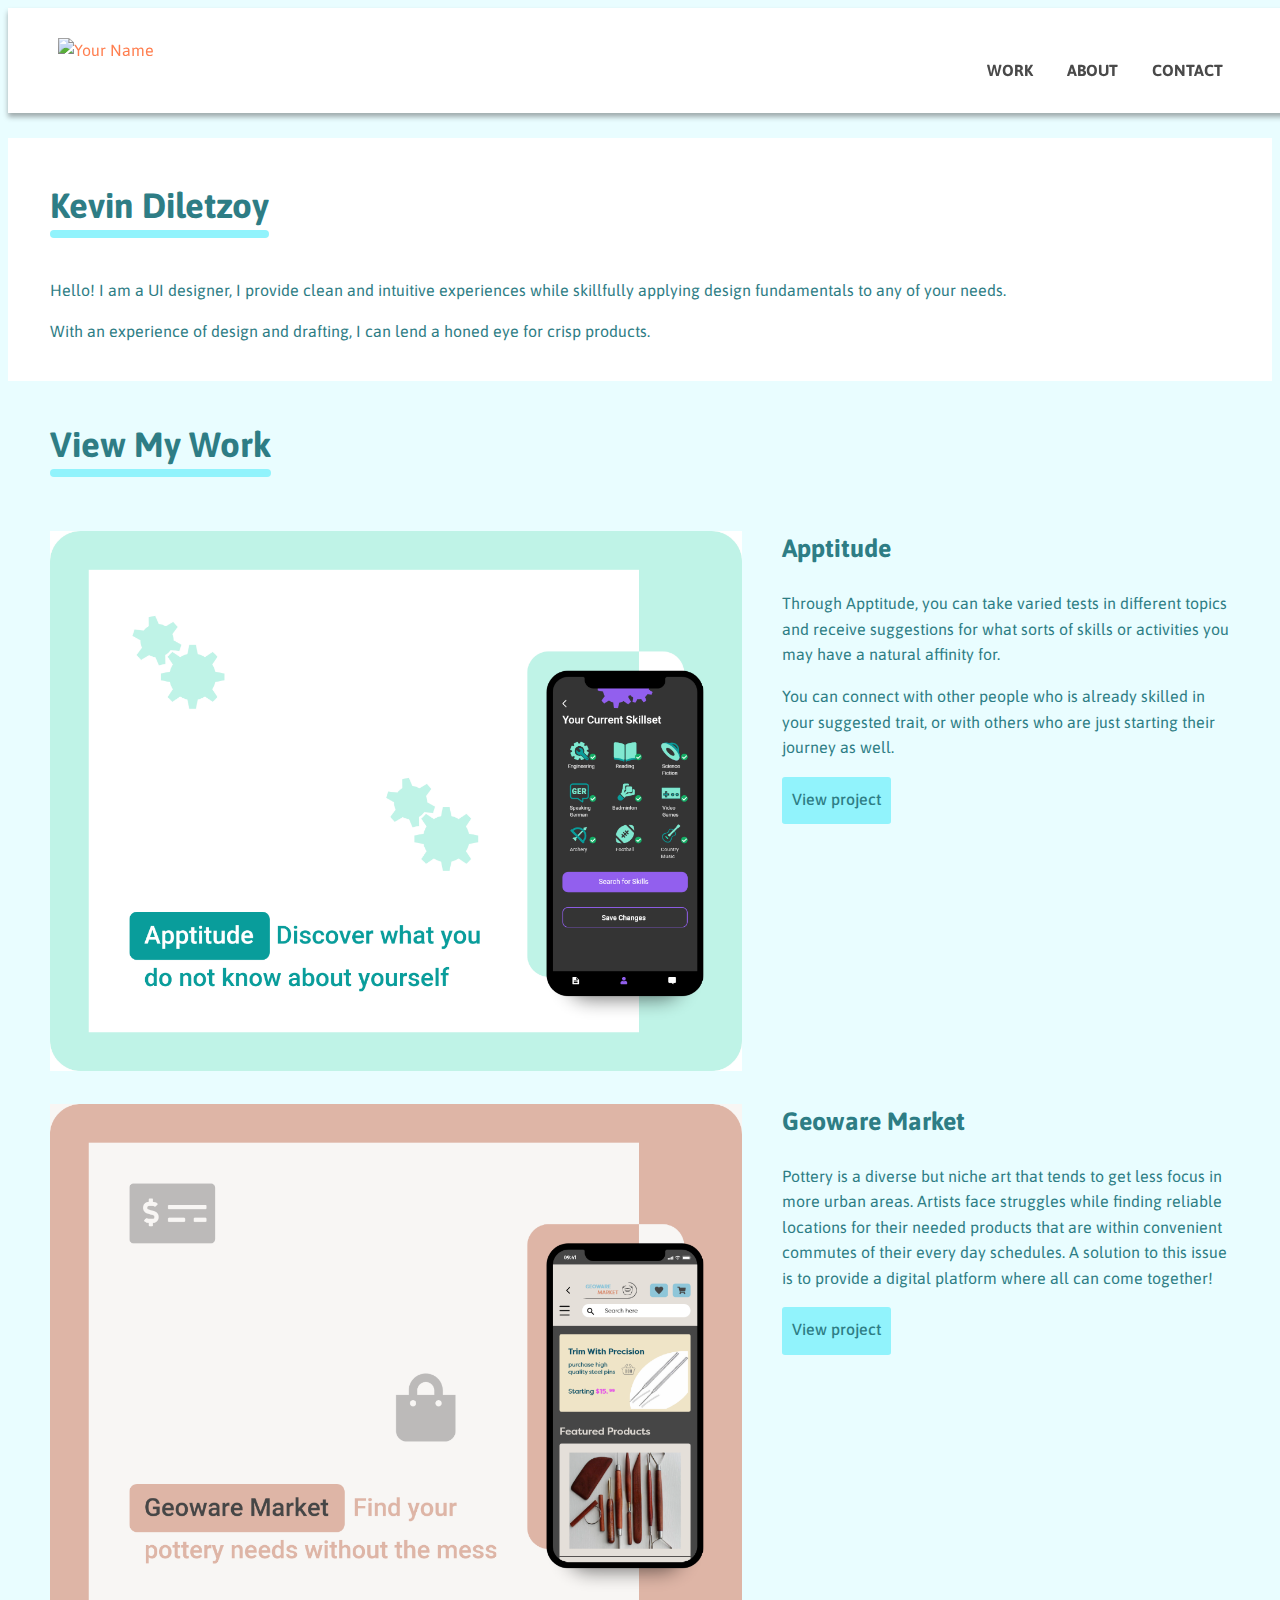
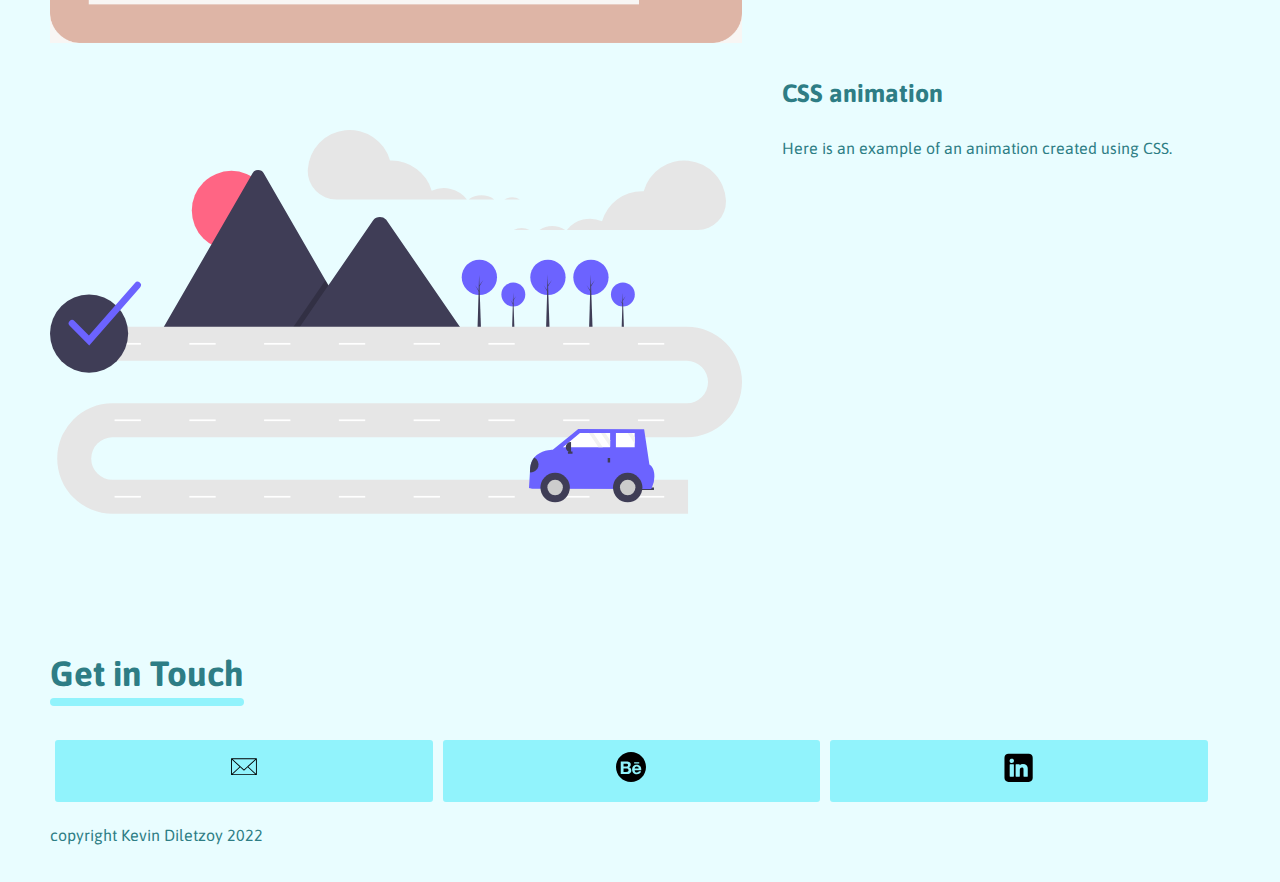
==== index.html @ e322812e "Update index.html" ====
<!DOCTYPE HTML>
<html>

<head>
  <link rel="preconnect" href="https://fonts.googleapis.com">
  <link rel="preconnect" href="https://fonts.gstatic.com" crossorigin>
  <link href="https://fonts.googleapis.com/css2?family=Asap:wght@400;500;700&display=swap" rel="stylesheet">
  <meta name="viewport" content="width=device-width, initial-scale=1">
  <meta http-equiv="Content-Type" content="text/html;     charset=utf-8">
  <meta name="author" content="Kevin D">
  <meta name="description" content="Kevin D UI Designer Edmonton Alberta">
  <title>Kevin Diletzoy UX/UI Designer Edmonton, Alberta</title>
  <link rel="stylesheet" type="text/css" href="https://cdnjs.cloudflare.com/ajax/libs/normalize/8.0.1/normalize.min.css">
  <link rel="stylesheet" type="text/css" href="css/style.css">
  <script src="https://kit.fontawesome.com/8734367f27.js" crossorigin="anonymous"></script>
</head>

<body>
  <header>
    <div class="white-background">
      <div class="container">
        <div class="navtoggle" id="myNavtoggle">

          <a href="index.html"><img class="logo" src="img/svg/logo.svg" alt="Your Name"></a>

          <nav>
            <ul>
              <li><a href="index.html">Work</a></li>
              <li><a href="about.html">About</a></li>
              <li><a href="#contact">Contact</a></li>
              <li><a href="javascript:void(0);" class="icon" onclick="menuToggle()"><i class="fas fa-bars"></i></a></li>

            </ul>
          </nav>
        </div>
      </div>
    </div>
  </header>

  <main>
    <div class="white-background" id="work">
      <div id="hero">
        <div class="container">
          <h1>
            Kevin
            <span>Diletzoy</span>
            <div class="rectangle"></div>
          </h1>
          <p>Hello! I am a UI designer, I provide clean and intuitive experiences while skillfully applying design fundamentals to any of your needs.</p>
          <p>With an experience of design and drafting, I can lend a honed eye for crisp products.</p>
        </div>
      </div>
    </div>

    <div class="container">

      <div>
        <h2>
          View My Work
          <div class="rectangle"></div>
        </h2>
        <div class="row">
          <div>
            <div class="col-md-6 col-md-7">
              <picture>
                <source srcset="img/homepage/apptitude-small.png" media="(max-width:767px)">
                <img src="img/homepage/apptitude-large.png" alt="Apptitude App Thumbnail">
              </picture>
            </div>
            <div class="col-md-6 col-md-5">
              <h3>Apptitude</h3>
              <p>Through Apptitude, you can take varied tests in different topics and receive suggestions for what sorts of skills or activities you may have a natural affinity for.
              </p>
              <p>You can connect with other people who is already skilled in your suggested trait, or with others who are just starting their journey as well.
              </p>
              <a href="apptitude.html" class="button">View project</a>
            </div>
          </div>
        </div>
      </div>
      <div>
        <div class="row">
          <div>
            <div class="col-md-6 col-md-7">
              <picture>
                <source srcset="img/homepage/geowaremarket-small.png" media="(max-width:767px)">
                <img src="img/homepage/geowaremarket-large.png" alt="Geoware market thumbnail">
              </picture>
            </div>
            <div class="col-md-6 col-md-5">
              <h3>Geoware Market</h3>
              <p>Pottery is a diverse but niche art that tends to get less focus in more urban areas. Artists face struggles while finding reliable locations for their needed products that are within convenient commutes of their every day schedules.
                A solution to this issue is to provide a digital platform where all can come together!
              </p>
              <a href="#" class="button">View project</a>
            </div>
          </div>
        </div>
      </div>
      <div>
        <div class="row">
          <div>
            <div class="col-md-6 col-md-7">
              <div class="mountains">
                <picture>





                  <svg id=svg xmlns="http://www.w3.org/2000/svg" width="886.352" height="491.637" viewBox="0 0 886.352 491.637">
                    <g id="mountain" transform="translate(0 0.005)">
                      <circle class="sun" id="Ellipse_637" data-name="Ellipse 637" cx="50.763" cy="50.763" r="50.763" transform="translate(181.633 52.483)" fill="#ff6584" />
                      <path id="Path_197" data-name="Path 197" d="M548.406,463.863H299.38a5.08,5.08,0,0,1-.931-.074L416.227,259.78a8.246,8.246,0,0,1,14.355,0l79.044,136.906,3.787,6.551Z" transform="translate(-156.824 -204.184)" fill="#3f3d56" />
                      <path id="Path_198" data-name="Path 198" d="M391.582,259.678H306.558L348.3,199.052l3-4.367,1.5-2.183,3.787,6.55Z" opacity="0.2" />
                      <path id="Path_199" data-name="Path 199" d="M687.063,463.863H471.675l41.738-60.626,3-4.367L570.8,319.863c3.566-5.178,12.144-5.5,16.336-.977a9.828,9.828,0,0,1,.783.977Z" transform="translate(-156.824 -204.184)" fill="#3f3d56" />
                      <circle id="Ellipse_638" data-name="Ellipse 638" cx="15.297" cy="15.297" r="15.297" transform="translate(578.167 195.523)" fill="#6c63ff" />
                      <path id="Path_200" data-name="Path 200" d="M594.938,256.894H591.8l1.428-48.378Z" fill="#3f3d56" />
                      <path id="Path_201" data-name="Path 201" d="M593.509,217.685l3.364-4.654-3.41,5.806-.368-.645Z" fill="#3f3d56" />
                      <path id="Path_202" data-name="Path 202" d="M593.141,222.384l-3.364-4.653,3.41,5.8.368-.645Z" fill="#3f3d56" />
                      <circle id="Ellipse_639" data-name="Ellipse 639" cx="15.297" cy="15.297" r="15.297" transform="translate(718.484 195.523)" fill="#6c63ff" />
                      <path id="Path_203" data-name="Path 203" d="M735.254,256.894h-3.133l1.429-48.378Z" fill="#3f3d56" />
                      <path id="Path_204" data-name="Path 204" d="M733.826,217.685l3.364-4.654-3.41,5.806-.369-.645Z" fill="#3f3d56" />
                      <path id="Path_205" data-name="Path 205" d="M733.458,222.384l-3.364-4.653,3.41,5.8.368-.645Z" fill="#3f3d56" />
                      <circle id="Ellipse_640" data-name="Ellipse 640" cx="22.592" cy="22.592" r="22.592" transform="translate(615.183 166.254)" fill="#6c63ff" />
                      <path id="Path_206" data-name="Path 206" d="M639.952,256.894h-4.627l2.109-71.45Z" fill="#3f3d56" />
                      <path id="Path_207" data-name="Path 207" d="M637.843,198.985l4.967-6.872-5.035,8.574-.545-.953Z" fill="#3f3d56" />
                      <path id="Path_208" data-name="Path 208" d="M637.3,205.926l-4.967-6.872,5.035,8.573.545-.952Z" fill="#3f3d56" />
                      <circle id="Ellipse_641" data-name="Ellipse 641" cx="22.592" cy="22.592" r="22.592" transform="translate(670.276 166.254)" fill="#6c63ff" />
                      <path id="Path_209" data-name="Path 209" d="M695.046,256.894h-4.627l2.109-71.45Z" fill="#3f3d56" />
                      <path id="Path_210" data-name="Path 210" d="M692.936,198.985l4.968-6.872-5.036,8.574-.544-.953Z" fill="#3f3d56" />
                      <path id="Path_211" data-name="Path 211" d="M692.392,205.926l-4.968-6.872,5.036,8.573.544-.952Z" fill="#3f3d56" />
                      <circle id="Ellipse_642" data-name="Ellipse 642" cx="22.592" cy="22.592" r="22.592" transform="translate(527.377 166.254)" fill="#6c63ff" />
                      <path id="Path_212" data-name="Path 212" d="M552.146,256.894h-4.627l2.11-71.45Z" fill="#3f3d56" />
                      <path id="Path_213" data-name="Path 213" d="M550.037,198.985,555,192.113l-5.035,8.574-.544-.953Z" fill="#3f3d56" />
                      <path id="Path_214" data-name="Path 214" d="M549.493,205.926l-4.968-6.872,5.036,8.573.544-.952Z" fill="#3f3d56" />
                      <path id="Path_215" data-name="Path 215"
                        d="M974.074,695.816H236.808a70.734,70.734,0,1,1,0-141.468H972.442a27.205,27.205,0,1,0,0-54.411H212.323V456.409H972.442a70.734,70.734,0,0,1,0,141.468H236.808a27.205,27.205,0,0,0,0,54.411H974.074Z"
                        transform="translate(-156.824 -204.184)" fill="#e6e6e6" />
                      <rect id="Rectangle_76" data-name="Rectangle 76" width="33.735" height="2.176" transform="translate(82.704 272.9)" fill="#fff" />
                      <rect id="Rectangle_77" data-name="Rectangle 77" width="33.735" height="2.176" transform="translate(178.467 272.9)" fill="#fff" />
                      <rect id="Rectangle_78" data-name="Rectangle 78" width="33.735" height="2.176" transform="translate(274.23 272.9)" fill="#fff" />
                      <rect id="Rectangle_79" data-name="Rectangle 79" width="33.735" height="2.176" transform="translate(369.993 272.9)" fill="#fff" />
                      <rect id="Rectangle_80" data-name="Rectangle 80" width="33.735" height="2.176" transform="translate(465.756 272.9)" fill="#fff" />
                      <rect id="Rectangle_81" data-name="Rectangle 81" width="33.735" height="2.176" transform="translate(561.519 272.9)" fill="#fff" />
                      <rect id="Rectangle_82" data-name="Rectangle 82" width="33.735" height="2.176" transform="translate(657.282 272.9)" fill="#fff" />
                      <rect id="Rectangle_83" data-name="Rectangle 83" width="33.735" height="2.176" transform="translate(753.045 272.9)" fill="#fff" />
                      <rect id="Rectangle_84" data-name="Rectangle 84" width="33.735" height="2.176" transform="translate(82.704 370.839)" fill="#fff" />
                      <rect id="Rectangle_85" data-name="Rectangle 85" width="33.735" height="2.176" transform="translate(178.467 370.839)" fill="#fff" />
                      <rect id="Rectangle_86" data-name="Rectangle 86" width="33.735" height="2.176" transform="translate(274.23 370.839)" fill="#fff" />
                      <rect id="Rectangle_87" data-name="Rectangle 87" width="33.735" height="2.176" transform="translate(369.993 370.839)" fill="#fff" />
                      <rect id="Rectangle_88" data-name="Rectangle 88" width="33.735" height="2.176" transform="translate(465.756 370.839)" fill="#fff" />
                      <rect id="Rectangle_89" data-name="Rectangle 89" width="33.735" height="2.176" transform="translate(561.519 370.839)" fill="#fff" />
                      <rect id="Rectangle_90" data-name="Rectangle 90" width="33.735" height="2.176" transform="translate(657.282 370.839)" fill="#fff" />
                      <rect id="Rectangle_91" data-name="Rectangle 91" width="33.735" height="2.176" transform="translate(753.045 370.839)" fill="#fff" />
                      <rect id="Rectangle_92" data-name="Rectangle 92" width="33.735" height="2.176" transform="translate(82.704 468.779)" fill="#fff" />
                      <rect id="Rectangle_93" data-name="Rectangle 93" width="33.735" height="2.176" transform="translate(178.467 468.779)" fill="#fff" />
                      <rect id="Rectangle_94" data-name="Rectangle 94" width="33.735" height="2.176" transform="translate(274.23 468.779)" fill="#fff" />
                      <rect id="Rectangle_95" data-name="Rectangle 95" width="33.735" height="2.176" transform="translate(369.993 468.779)" fill="#fff" />
                      <rect id="Rectangle_96" data-name="Rectangle 96" width="33.735" height="2.176" transform="translate(465.756 468.779)" fill="#fff" />
                      <rect id="Rectangle_97" data-name="Rectangle 97" width="33.735" height="2.176" transform="translate(561.519 468.779)" fill="#fff" />
                      <rect id="Rectangle_98" data-name="Rectangle 98" width="33.735" height="2.176" transform="translate(657.282 468.779)" fill="#fff" />
                      <rect id="Rectangle_99" data-name="Rectangle 99" width="33.735" height="2.176" transform="translate(753.045 468.779)" fill="#fff" />
                      <path id="Path_216" data-name="Path 216" d="M732.01,298.879a28.993,28.993,0,0,0-6.045-5.7h12.624a21.115,21.115,0,0,0-6.579,5.7Z" transform="translate(-156.824 -204.184)" fill="none" />
                      <path id="Path_217" data-name="Path 217" d="M690.743,293.176h2.176c-.468.328-.936.655-1.383,1.01C691.281,293.842,691.009,293.511,690.743,293.176Z" transform="translate(-156.824 -204.184)" fill="none" />
                      <path class="cloud" id="Path_218" data-name="Path 218" d="M748.692,290.559a20.833,20.833,0,0,1,10.129,2.617H738.589a20.742,20.742,0,0,1,10.1-2.617Z" transform="translate(-156.824 -204.184)" fill="#e6e6e6" />
                      <path class="cloud" id="Path_219" data-name="Path 219" d="M709.431,287.941a28.623,28.623,0,0,1,16.534,5.235H692.919A28.616,28.616,0,0,1,709.431,287.941Z" transform="translate(-156.824 -204.184)" fill="#e6e6e6" />
                      <path class="cloud" id="Path_220" data-name="Path 220"
                        d="M487.036,254.807A53.656,53.656,0,0,1,592.31,243.494c.65-.023,1.3-.049,1.955-.049a53.666,53.666,0,0,1,51.479,38.529,37.92,37.92,0,0,1,45,11.2H523.371A36.293,36.293,0,0,1,487,255.6Q487.014,255.2,487.036,254.807Z"
                        transform="translate(-156.824 -204.184)" fill="#e6e6e6" />
                      <path id="Path_221" data-name="Path 221" d="M777.587,338.055a28.992,28.992,0,0,1,6.045-5.7H771.008a21.114,21.114,0,0,1,6.579,5.7Z" transform="translate(-156.824 -204.184)" fill="none" />
                      <path id="Path_222" data-name="Path 222" d="M818.854,332.352h-2.176c.468.328.936.655,1.383,1.01C818.316,333.018,818.588,332.687,818.854,332.352Z" transform="translate(-156.824 -204.184)" fill="none" />
                      <path id="Path_223" data-name="Path 223" d="M760.905,329.734a20.832,20.832,0,0,0-10.129,2.617h20.232a20.742,20.742,0,0,0-10.1-2.617Z" transform="translate(-156.824 -204.184)" fill="#e6e6e6" />
                      <path id="Path_224" data-name="Path 224" d="M800.166,327.117a28.623,28.623,0,0,0-16.534,5.235h33.046A28.616,28.616,0,0,0,800.166,327.117Z" transform="translate(-156.824 -204.184)" fill="#e6e6e6" />
                      <path id="Path_225" data-name="Path 225"
                        d="M1022.56,293.983A53.656,53.656,0,0,0,917.286,282.67c-.65-.023-1.3-.049-1.955-.049a53.666,53.666,0,0,0-51.479,38.529,37.92,37.92,0,0,0-45,11.2H986.226a36.293,36.293,0,0,0,36.373-37.577Q1022.58,294.379,1022.56,293.983Z"
                        transform="translate(-156.824 -204.184)" fill="#e6e6e6" />
                      <g class="car" id="Car" transform="translate(-35.824 -125)">
                        <rect id="Rectangle_100" data-name="Rectangle 100" width="19.453" height="3.088" transform="matrix(-1, -0.001, 0.001, -1, 809.425, 586.232)" fill="#3f3d56" />
                        <path id="Path_226" data-name="Path 226"
                          d="M770.332,663.006l4.014.928,152.533.082,1.372-3.2a32.257,32.257,0,0,0,2.371-17.442c-.657-4.414-2.3-8.8-6.042-10.7L917.81,587.59l-84.389-.151-32.649,26.334s-15.4-.277-23.768,10.14a24.45,24.45,0,0,0-5.114,13.466l-.33,5.419Z"
                          transform="translate(-121 -79.179)" fill="#6c63ff" />
                        <circle id="Ellipse_643" data-name="Ellipse 643" cx="18.835" cy="18.835" r="18.835" transform="translate(663.998 564.238)" fill="#3f3d56" />
                        <circle id="Ellipse_644" data-name="Ellipse 644" cx="9.913" cy="9.913" r="9.913" transform="translate(672.92 573.16)" fill="#ccc" />
                        <circle id="Ellipse_645" data-name="Ellipse 645" cx="18.835" cy="18.835" r="18.835" transform="translate(756.939 564.287)" fill="#3f3d56" />
                        <circle id="Ellipse_646" data-name="Ellipse 646" cx="9.913" cy="9.913" r="9.913" transform="translate(765.861 573.209)" fill="#ccc" />
                        <path id="Path_227" data-name="Path 227" d="M656.92,406.511l45.563.019h5.562l9.39.007v-.685l.007-8.258.007-9.272H711.2l-5.562-.006-9.852-.007h-5.562l-11.374-.007Z" transform="translate(35.824 125.005)" fill="#fff" />
                        <path id="Path_228" data-name="Path 228" d="M724.849,406.544l24.08.013.006-4.725v-8.258l.007-5.232h-3.526l-5.562-.007-15-.006Z" transform="translate(35.824 125.005)" fill="#fff" />
                        <rect id="Rectangle_101" data-name="Rectangle 101" width="3.088" height="5.867" transform="matrix(-1, -0.001, 0.001, -1, 753.248, 551.002)" fill="#3f3d56" />
                        <rect id="Rectangle_102" data-name="Rectangle 102" width="3.088" height="5.867" transform="matrix(-0.001, 1, -1, -0.001, 705.094, 536.772)" fill="#3f3d56" />
                        <path id="Path_229" data-name="Path 229" d="M817.138,604.4h.34a6.453,6.453,0,0,1,6.453,6.453h0a6.453,6.453,0,0,1-6.453,6.453h-.34Z" transform="matrix(-1, -0.001, 0.001, -1, 1519.743, 1142.96)" fill="#3f3d56" />
                        <path id="Path_230" data-name="Path 230" d="M771.559,642.8A9.975,9.975,0,0,0,777,623.912a24.45,24.45,0,0,0-5.114,13.466Z" transform="translate(-121 -79.179)" fill="#3f3d56" />
                        <path id="Path_231" data-name="Path 231" d="M705.639,388.316l11.8,17.536.007-8.258-6.241-9.272Z" transform="translate(35.824 125.005)" fill="#f2f2f2" />
                        <path id="Path_232" data-name="Path 232" d="M739.854,388.335l9.081,13.5v-8.258l-3.519-5.232Z" transform="translate(35.824 125.005)" fill="#f2f2f2" />
                        <path id="Path_233" data-name="Path 233" d="M690.225,388.309l12.258,18.221h5.562l-12.258-18.221Z" transform="translate(35.824 125.005)" fill="#f2f2f2" />
                      </g>
                      <circle id="Ellipse_647" data-name="Ellipse 647" cx="50.058" cy="50.058" r="50.058" transform="translate(0 210.872)" fill="#3f3d56" />
                      <path id="Path_234" data-name="Path 234" d="M207.091,480.184,182.04,455.133a4.353,4.353,0,1,1,6.156-6.156l18.477,18.478,58.964-67.239a4.353,4.353,0,1,1,6.545,5.74Z" transform="translate(-156.824 -204.184)" fill="#6c63ff" />
                    </g>
                  </svg>



                </picture>
              </div>
            </div>
            <div class="col-md-6 col-md-5">
              <h3>CSS animation</h3>
              <p>Here is an example of an animation created using CSS.
              </p>
            </div>
          </div>
        </div>
      </div>
    </div>
  </main>






  <footer id="contact">
    <div class="container">
      <h2>
        Get in Touch
        <div class="rectangle"></div>
      </h2>
      <div id="socialmediaicon">
        <a href="mailto:kev.dil125@gmail.com" class="button contact">
          <span>Email me</span>
          <?xml version="1.0" ?>
          <svg id="Layer_1" style="enable-background:new 0 0 100.354 100.352;" version="1.1" viewBox="0 0 100.354 100.352" xml:space="preserve" xmlns="http://www.w3.org/2000/svg" xmlns:xlink="http://www.w3.org/1999/xlink">
            <path
              d="M93.09,76.224c0.047-0.145,0.079-0.298,0.079-0.459V22.638c0-0.162-0.032-0.316-0.08-0.462  c-0.007-0.02-0.011-0.04-0.019-0.06c-0.064-0.171-0.158-0.325-0.276-0.46c-0.008-0.009-0.009-0.02-0.017-0.029  c-0.005-0.005-0.011-0.007-0.016-0.012c-0.126-0.134-0.275-0.242-0.442-0.323c-0.013-0.006-0.023-0.014-0.036-0.02  c-0.158-0.071-0.33-0.111-0.511-0.123c-0.018-0.001-0.035-0.005-0.053-0.005c-0.017-0.001-0.032-0.005-0.049-0.005H8.465  c-0.017,0-0.033,0.004-0.05,0.005c-0.016,0.001-0.032,0.004-0.048,0.005c-0.183,0.012-0.358,0.053-0.518,0.125  c-0.01,0.004-0.018,0.011-0.028,0.015c-0.17,0.081-0.321,0.191-0.448,0.327c-0.005,0.005-0.011,0.006-0.016,0.011  c-0.008,0.008-0.009,0.019-0.017,0.028c-0.118,0.135-0.213,0.29-0.277,0.461c-0.008,0.02-0.012,0.04-0.019,0.061  c-0.048,0.146-0.08,0.3-0.08,0.462v53.128c0,0.164,0.033,0.32,0.082,0.468c0.007,0.02,0.011,0.039,0.018,0.059  c0.065,0.172,0.161,0.327,0.28,0.462c0.007,0.008,0.009,0.018,0.016,0.026c0.006,0.007,0.014,0.011,0.021,0.018  c0.049,0.051,0.103,0.096,0.159,0.14c0.025,0.019,0.047,0.042,0.073,0.06c0.066,0.046,0.137,0.083,0.21,0.117  c0.018,0.008,0.034,0.021,0.052,0.028c0.181,0.077,0.38,0.121,0.589,0.121h83.204c0.209,0,0.408-0.043,0.589-0.121  c0.028-0.012,0.054-0.03,0.081-0.044c0.062-0.031,0.124-0.063,0.181-0.102c0.03-0.021,0.057-0.048,0.086-0.071  c0.051-0.041,0.101-0.082,0.145-0.129c0.008-0.008,0.017-0.014,0.025-0.022c0.008-0.009,0.01-0.021,0.018-0.03  c0.117-0.134,0.211-0.288,0.275-0.458C93.078,76.267,93.083,76.246,93.09,76.224z M9.965,26.04l25.247,23.061L9.965,72.346V26.04z   M61.711,47.971c-0.104,0.068-0.214,0.125-0.301,0.221c-0.033,0.036-0.044,0.083-0.073,0.121l-11.27,10.294L12.331,24.138h75.472  L61.711,47.971z M37.436,51.132l11.619,10.613c0.287,0.262,0.649,0.393,1.012,0.393s0.725-0.131,1.011-0.393l11.475-10.481  l25.243,23.002H12.309L37.436,51.132z M64.778,49.232L90.169,26.04v46.33L64.778,49.232z" />
          </svg>
        </a><a href="https://www.behance.net/kevindiletzoy" target="_blank" class="button contact">
          <span>Behance</span>
          <?xml version="1.0" ?>
          <!DOCTYPE svg PUBLIC '-//W3C//DTD SVG 1.1//EN' 'http://www.w3.org/Graphics/SVG/1.1/DTD/svg11.dtd'>
          <svg height="100%" style="fill-rule:evenodd;clip-rule:evenodd;stroke-linejoin:round;stroke-miterlimit:2;" version="1.1" viewBox="0 0 512 512" width="100%" xml:space="preserve" xmlns="http://www.w3.org/2000/svg"
            xmlns:serif="http://www.serif.com/" xmlns:xlink="http://www.w3.org/1999/xlink">
            <path
              d="M256,0c141.29,0 256,114.71 256,256c0,141.29 -114.71,256 -256,256c-141.29,0 -256,-114.71 -256,-256c0,-141.29 114.71,-256 256,-256Zm174.73,309.405c0.803,-12.096 -0.183,-23.644 -2.983,-34.703c-2.825,-11.076 -7.356,-20.951 -13.702,-29.583c-6.354,-8.649 -14.448,-15.558 -24.306,-20.661c-9.908,-5.17 -21.448,-7.705 -34.637,-7.705c-11.946,0 -22.732,2.121 -32.516,6.338c-9.775,4.241 -18.167,10.04 -25.25,17.388c-7.067,7.307 -12.451,16.022 -16.328,26.121c-3.811,10.065 -5.758,20.951 -5.758,32.607c0,12.053 1.872,23.179 5.592,33.228c3.761,10.099 9.038,18.698 15.831,25.971c6.976,7.249 15.26,12.8 25.176,16.768c9.925,3.91 20.976,5.898 33.253,5.898c17.621,0 32.732,-4.034 45.133,-12.128c12.551,-8.069 21.738,-21.465 27.802,-40.229l-37.71,0c-1.458,4.822 -5.236,9.469 -11.44,13.819c-6.263,4.357 -13.719,6.536 -22.351,6.536c-12.013,0 -21.283,-3.148 -27.703,-9.411c-6.429,-6.263 -10.587,-17.927 -10.587,-30.254l112.484,0Zm-245.398,67.633c9.661,0 19.079,-1.218 28.15,-3.621c9.179,-2.41 17.356,-6.122 24.489,-11.167c7.075,-5.004 12.816,-11.49 17.032,-19.493c4.184,-7.911 6.271,-17.306 6.271,-28.224c0,-13.471 -3.206,-24.953 -9.742,-34.554c-6.503,-9.535 -16.328,-16.237 -29.558,-20.048c9.717,-4.606 16.999,-10.529 21.953,-17.753c4.929,-7.241 7.381,-16.296 7.381,-27.131c0,-10.016 -1.648,-18.491 -4.92,-25.259c-3.364,-6.868 -8.061,-12.319 -14.059,-16.42c-6.097,-4.1 -13.296,-7.091 -21.746,-8.88c-8.492,-1.848 -17.786,-2.734 -28.084,-2.734l-101.499,0l0,215.284l104.332,0Zm-5.401,-95.949c10.198,0 18.491,2.345 24.72,7.067c6.205,4.78 9.337,12.666 9.337,23.759c0,5.658 -0.92,10.347 -2.834,13.959c-1.905,3.628 -4.539,6.495 -7.704,8.582c-3.181,2.171 -6.934,3.645 -11.175,4.565c-4.176,0.936 -8.616,1.35 -13.28,1.35l-50.601,0l0,-59.282l51.537,0Zm198.102,-23.337c-5.095,-5.625 -13.702,-8.673 -24.215,-8.673c-6.843,0 -12.501,1.151 -17.041,3.495c-4.44,2.32 -8.068,5.195 -10.844,8.591c-2.767,3.447 -4.639,7.092 -5.741,10.985c-1.093,3.794 -1.756,7.232 -1.946,10.273l69.654,0c-1.019,-10.919 -4.755,-18.996 -9.867,-24.671Zm-205.284,-59.324c4.2,0 8.284,0.299 12.194,1.061c3.968,0.687 7.398,1.947 10.43,3.777c3.049,1.765 5.476,4.275 7.307,7.489c1.764,3.215 2.634,7.357 2.634,12.361c0,9.029 -2.634,15.599 -8.085,19.584c-5.509,4.042 -12.468,6.031 -20.86,6.031l-47.975,0l0,-50.303l44.355,0Zm223.998,-0.985l0,-21.241l-87.266,0l0,21.241l87.266,0Z" />
          </svg>
        </a><a href="placeholder" target="_blank" class="button contact">
          <span>Linked In</span>
          <?xml version="1.0" ?>
          <svg fill="none" height="17" viewBox="0 0 17 17" width="17" xmlns="http://www.w3.org/2000/svg">
            <path
              d="M14.0142 0.965088H2.51824C1.92097 0.965088 1.34816 1.20235 0.925831 1.62468C0.503499 2.04702 0.266235 2.61982 0.266235 3.21709V14.7131C0.266235 15.3104 0.503499 15.8832 0.925831 16.3055C1.34816 16.7278 1.92097 16.9651 2.51824 16.9651H14.0142C14.6115 16.9651 15.1843 16.7278 15.6066 16.3055C16.029 15.8832 16.2662 15.3104 16.2662 14.7131V3.21709C16.2662 2.61982 16.029 2.04702 15.6066 1.62468C15.1843 1.20235 14.6115 0.965088 14.0142 0.965088ZM5.60024 13.7491C5.60024 13.7891 5.57324 13.8491 5.52024 13.9301C5.44024 13.9841 5.37924 14.0101 5.33924 14.0101H3.48924C3.44924 14.0101 3.38924 13.9841 3.30924 13.9301C3.25524 13.8501 3.22824 13.7901 3.22824 13.7491V7.25509C3.22824 7.21509 3.25524 7.15509 3.30824 7.07509C3.38824 7.02109 3.44824 6.99409 3.48924 6.99409H5.33924C5.37924 6.99409 5.43924 7.02109 5.51924 7.07409C5.57324 7.15409 5.60024 7.21409 5.60024 7.25509V13.7491ZM5.29924 5.88809C5.18426 6.00567 5.04642 6.09845 4.89421 6.16071C4.742 6.22297 4.57865 6.25339 4.41424 6.25009C4.06524 6.25009 3.77124 6.13009 3.52924 5.88809C3.41161 5.77315 3.31879 5.63532 3.25653 5.4831C3.19427 5.33088 3.16388 5.16751 3.16724 5.00309C3.16724 4.66809 3.28824 4.38009 3.52924 4.13909C3.64292 4.01844 3.78007 3.92231 3.93226 3.85661C4.08445 3.79091 4.24847 3.75701 4.41424 3.75701C4.58 3.75701 4.74402 3.79091 4.89621 3.85661C5.0484 3.92231 5.18555 4.01844 5.29924 4.13909C5.53924 4.37909 5.66024 4.66909 5.66024 5.00309C5.66024 5.35209 5.54024 5.64709 5.29924 5.88809ZM13.4612 13.7491C13.4609 13.7831 13.4537 13.8167 13.4399 13.8478C13.4262 13.879 13.4062 13.907 13.3812 13.9301C13.3581 13.955 13.3301 13.975 13.299 13.9888C13.2679 14.0025 13.2343 14.0098 13.2002 14.0101H11.3102C11.2702 14.0101 11.2102 13.9841 11.1302 13.9301C11.0762 13.8501 11.0492 13.7901 11.0492 13.7491V9.78909C11.0492 9.45309 10.9892 9.19209 10.8682 9.00409C10.7202 8.84409 10.4792 8.76409 10.1442 8.76409C9.71524 8.76409 9.40724 8.89009 9.21924 9.14509C9.04524 9.40009 8.95824 9.76209 8.95824 10.2311V13.7491C8.95792 13.7831 8.95066 13.8167 8.93691 13.8478C8.92315 13.879 8.90319 13.907 8.87824 13.9301C8.85498 13.9552 8.82683 13.9752 8.79553 13.989C8.76423 14.0027 8.73043 14.0099 8.69624 14.0101H6.84624C6.80624 14.0101 6.74623 13.9841 6.66623 13.9301C6.61224 13.8501 6.58624 13.7901 6.58624 13.7491V7.25509C6.58624 7.21509 6.61224 7.15509 6.66623 7.07509C6.74623 7.02109 6.80624 6.99409 6.84624 6.99409H8.63624C8.69024 6.99409 8.74323 7.00709 8.79624 7.03409C8.82423 7.04809 8.85124 7.09409 8.87724 7.17409V7.27509L8.89723 7.31509V7.47609C9.34023 7.04809 9.95024 6.83309 10.7272 6.83309C11.5982 6.83309 12.2682 7.04109 12.7372 7.45609C13.2202 7.89809 13.4612 8.53609 13.4612 9.36609V13.7491Z"
              fill="black" />
          </svg>
        </a>
      </div>
      <p>copyright Kevin Diletzoy 2022</p>
    </div>
  </footer>
  <script src="js/jquery-3.6.0.min.js"></script>
  <script src="https://code.jquery.com/jquery-3.6.0.min.js" integrity="sha256-/xUj+3OJU5yExlq6GSYGSHk7tPXikynS7ogEvDej/m4=" crossorigin="anonymous"></script>
  <script src="js/scripts.js"></script>
</body>

</html>
---- css/style.css ----
body {
  background-color: #E9FDFF;
  font-family: 'Asap', sans-serif;
  font-size: 16px;
  /* sets the font size to 40px */
  font-weight: 400;
  /* sets the font weight to 400 regular */
  line-height: 1.6;
  /* sets the line height to 1.6 *the font size */
  color: #2E7D85;
}

.white-background {
  background-color: #FFFFFF;
}

h1, h2, h3, h4 {
  line-height: 1.4
}

h1 {
  font-size: 35px;
  font-weight: 700;
  border-bottom: 0px solid #91F3FC;
  /* change px value to see underline*/
  display: inline-block;
}

h2 {
  font-size: 35px;
  font-weight: 700;
  display: inline-block;
}

h3 {
  font-size: 25px;
  font-weight: 700;
  margin-top: 0px;
}

h4 {
  font-size: 20px;
  font-weight: 700;
}

img {
  width: 100%
}

a {
  color: #ff7f50;
  text-decoration: none;
  /* no underlining*/
}

a:visited {
  /* visited link*/
  color: #ff7f50
}

a:hover {
  color: #cc6540;
  text-decoration: underline;
  /* underlining when hovering over a link */
}

a:active {
  /* selected link*/
  color: #994c30;
}

.logotextbig {
  font-size: 20px;
  font-weight: 700;
}

.logotextsmall {
  font-size: 15px;
  font-weight: 500;
}

.button, .button:visited {
  display: inline-block;
  background-color: #91F3FC;
  color: #2E7D85;
  font-weight: 500;
  padding: 10px;
  border-radius: 3px;
  border-bottom: 2px solid #91F3FC;
  transition: 0.2s opacity;
}

.button:hover {
  opacity: 0.8;
  text-decoration: none;
}

.button.contact {
  background-color: #91F3FC;
  color: #2E7D85;
  border: 2px solid #91F3FC;
  width: 100px;
}

.button.contact:hover {
  opacity: 0.8;
  text-decoration: none;
}

/*might not be needed, button functions are used in other tags*/
.button {
  display: inline-block;
  background-color: #91F3FC;
  color: #2E7D85;
  font-weight: 500;
  padding: 10px;
  border-radius: 3px;
  border-bottom: 2px solid #91F3FC;
  transition: 0.2s;
  transition-proprety: opacity;
}

.button:hover {
  opacity: 0.8;
}

/* ==============================
Layout Styling
================================= */
* {
  box-sizing: border-box;
}

.container {
  padding: 0 15px;
  max-width: 1200px;
  margin: 0 auto;
}

.container2 {
  max-width: 1200px;
  margin: 0 auto;
}

.row {
  margin: 25px 0px;
}

.center {
  text-align: center;
  /* to center, use class="center" */
}

.logo {
  max-width: 150px;
  max-height: 50px;
}

main {
  padding-top: 133px;
}

main {
  padding-top: 56px;
}

header {
  background-color: #FFFFFF;
  /*  text-align: center; */
  /*remove 'comment indicators' if this is needed again*/
  padding: 10px 0;
  -webkit-box-shadow: 0px 4px 5px 0px rgba(50, 50, 50, 0.4);
  -moz-box-shadow: 0px 4px 5px 0px rgba(50, 50, 50, 0.4);
  box-shadow: 0px 4px 5px 0px rgba(50, 50, 50, 0.4);
  position: fixed;
  width: 100%;
}

.navtoggle, .navtoggle.responsive {
  /*lesson is confusing for this part. does this code go here?*/
  position: relative;
}

.navtoggle li .icon {
  position: absolute;
  right: 0;
  top: 2px;
  font-size: 20px;
  padding-right: 0;
}

nav>ul {
  list-style-type: none;
  padding: 0;
  margin: 0;
}

nav>ul>li>a {
  padding: 0 15px;
  text-transform: uppercase;
  font-weight: 700;
  color: #4a4a4a;
}

#hero {
  padding: 10px 0;
  display: inline-block;
  width: 100%;
}

.rectangle {
  height: 8px;
  width: inline-block;
  background-color: #91F3FC;
  border-radius: 4px;
}

#socialmediaicon a {
  width: 32%;
  text-align: center;
  margin: 5px
}

#socialmediaicon a span {
  display: none;
}

#socialmediaicon a svg {
  height: 30px;
  width: 30px;
}

#svg {
  width: 100%;
}

/* ==============================
for hamburg menu icon
================================= */
.navtoggle, .navtoggle.responsive {
  position: relative;
}

.navtoggle li:not(:last-child) {
  display: none;
}

.navtoggle.responsive li {
  display: block;
}

/* ==============================
Medium devices (641px and larger)
================================= */
@media only screen and (min-width: 640px) {
  .logo {
    max-width: 150px;
    max-height: 60px;
  }

  header {
    text-align: unset;
    padding: 20px 0 13px;
  }

  nav {
    width: auto;
    float: right;
    margin-top: 4px;
  }

  main {
    padding-top: 150px;
    /*adjust heading after fixing header*/
  }

  body {
    font-size: 16px;
  }

  .col-md-6 {
    width: 50%;
  }

  [class*="col-"] {
    float: left;
    padding: 0 10px;
  }

  .row::after {
    content: "";
    clear: both;
    display: table;
  }

  .container {
    padding: 10px;
    max-width: 1200px;
    margin: 0 auto;
  }

  .container {
    max-width: 1200px;
    margin-left: auto;
    margin-right: auto;
  }

  .row {
    margin: 25px -20px;
  }

  #socialmedicon a span {
    display: initial;
  }

  #socialmedicon a svg {
    display: none;
  }

  nav>ul>li {
    display: inline-block;
  }

  /* Large devices (641px and larger)/ hamburg menu icon toggle */
  .navtoggle li:not(:last-child) {
    display: inline-block;
  }

  .navtoggle li:last-child {
    display: none;
  }

  nav>ul {
    margin: 1em 0;
  }
}

/* ==============================
Large devices (1024px or larger)
================================= */
@media only screen and (min-width: 1024px) {
  .logo {
    max-width: 150px;
    max-height: 60px;
  }

  header {
    text-align: unset;
    padding: 20px 0 13px;
  }

  nav {
    width: auto;
    float: right;
    margin-top: 4px;
  }

  main {
    padding-top: 130px;
    /*adjust heading after fixing header*/
  }

  body {
    font-size: 16px;
  }

  .col-md-7 {
    width: 60%;
  }

  .col-md-5 {
    width: 40%;
  }

  [class*="col-"] {
    float: left;
    padding: 0 20px;
  }

  .row::after {
    content: "";
    clear: both;
    display: table;
  }

  nav>ul>li {
    display: inline-block;
  }

  /* Large devices (1024px or larger)/ hamburg menu icon toggle */
  .navtoggle li:not(:last-child) {
    display: inline-block;
  }

  .navtoggle li:last-child {
    display: none;
  }

  nav>ul {
    margin: 1em 0;
  }
}

/* ==============================
X-large devices (1440px or larger)
================================= */
@media only screen and (min-width: 1440px)

/* ==============================
animations
================================= */
.mountains {
  width: 100%;
  max-width: 100%;
  height: auto;
}

.sun {
  animation-duration: 4s;
  animation-name: color-change;
  animation-iteration-count: infinite;
  animation-direction: alternate;
  animation-timing-function: linear;
}

.cloud {
  animation: 30s cloud-move infinite alternate linear;
}

.car {
  animation: 30s car-move infinite alternate linear;
}

@keyframes color-change {
  from {
    fill: #FF6584;
  }

  to {
    fill: #F9F345;
  }
}

@keyframes cloud-move {
  from {
    transform: translate(-156.824px, -204.184px);
  }

  to {
    transform: translate(-200px, -204.184px);
  }
}

@keyframes car-move {
  from {
    transform: translate(-156.824px, -115px);
  }

  to {
    transform: translate(-650px, -115px);
  }
}

/*
Colors used:
Primary color (Light Blue): #E9FDFF
Secondary Color (Darkr Blue): #91F3FC
Tirtiary/Text Color: (Emerald Green) #2F8189
*/
/*
Fonts used:
400: regular
500: medium
700: bold
*/
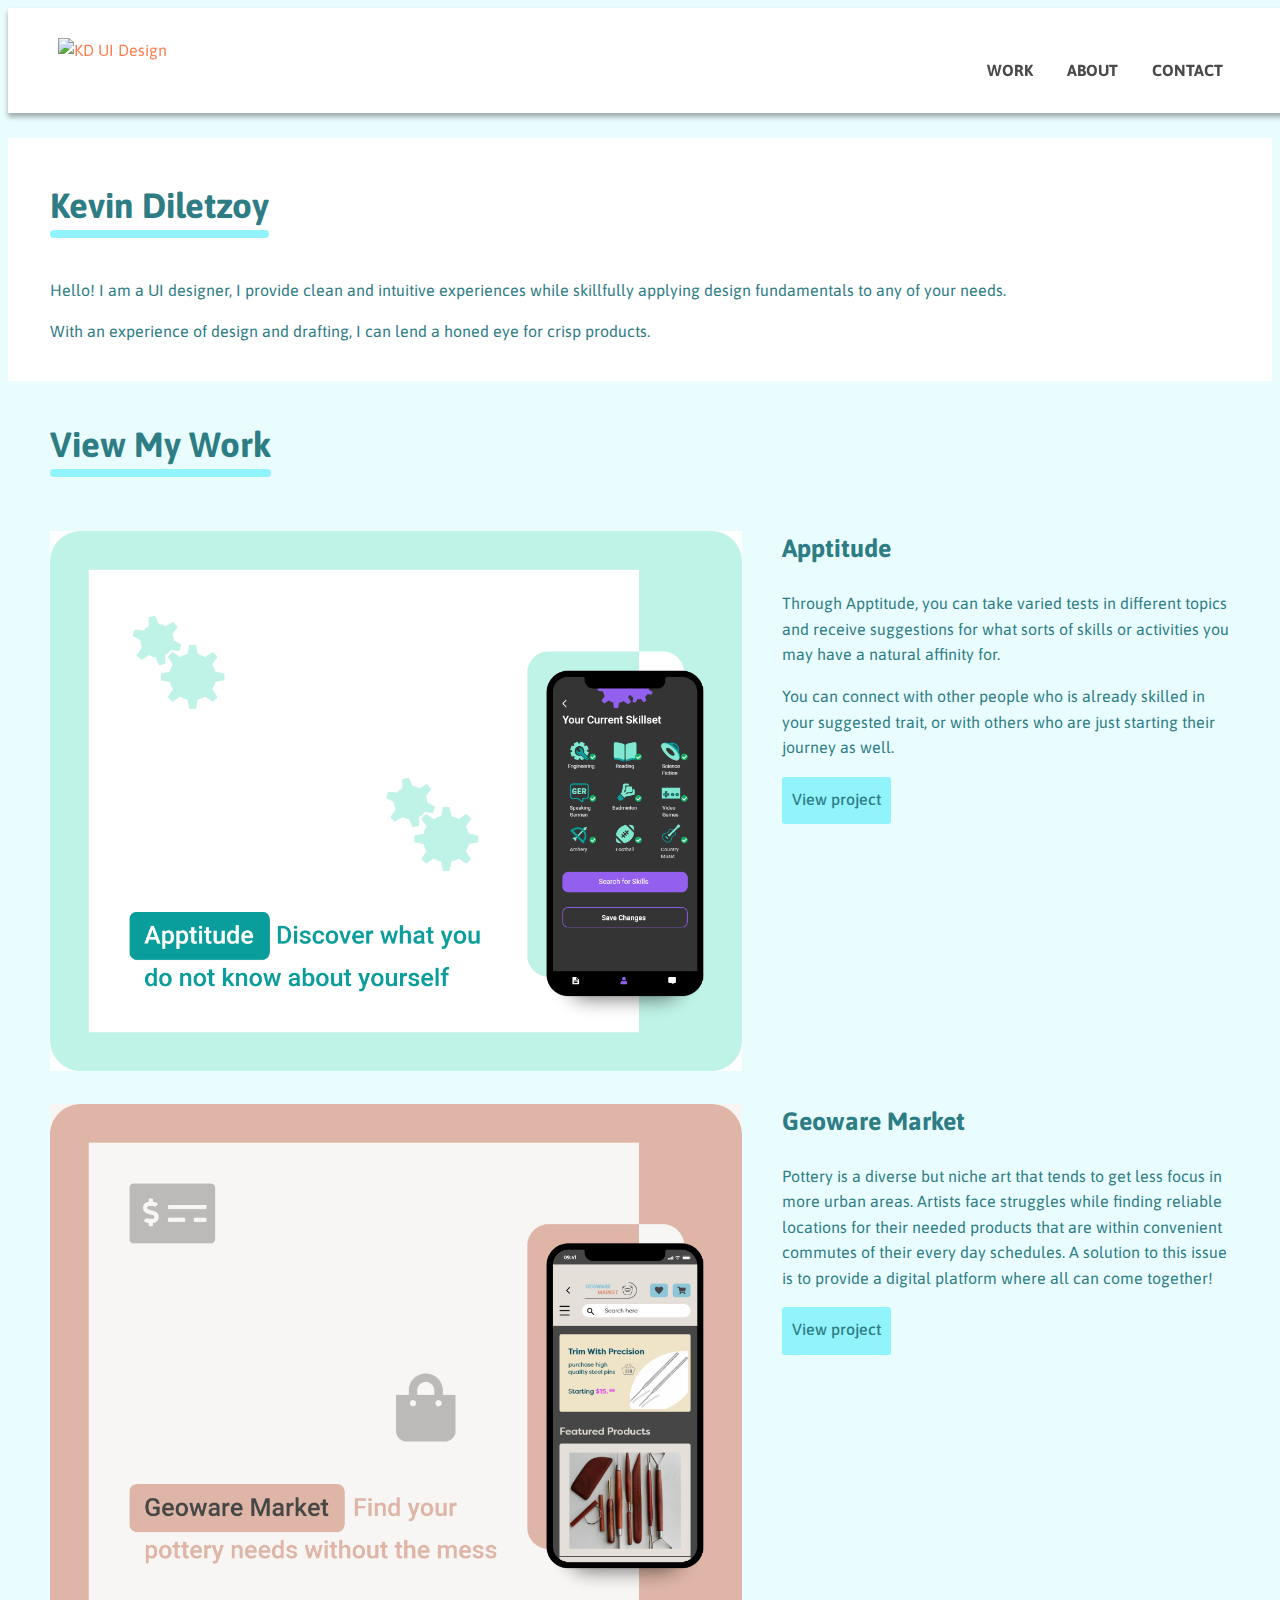
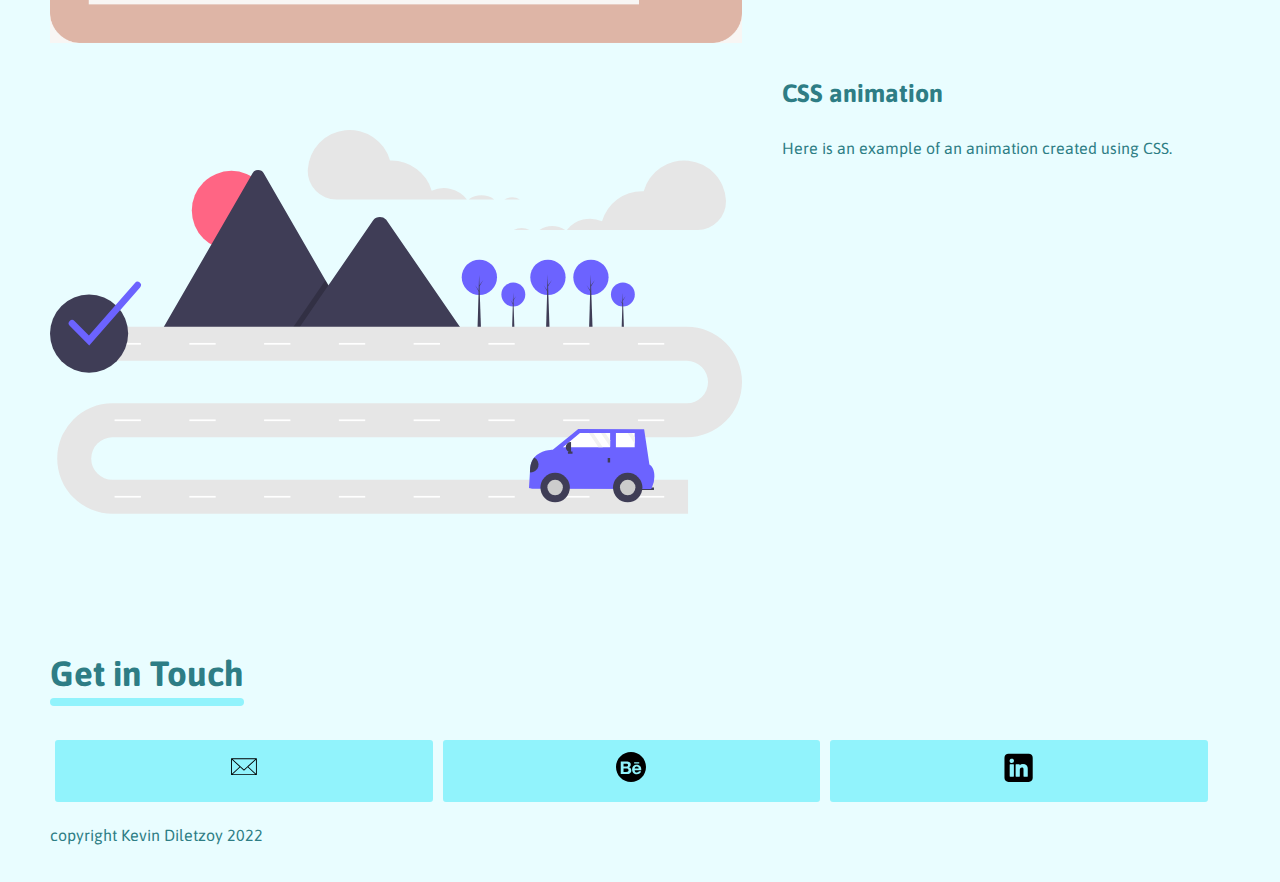
==== commit 60c65b33: "updated" ====
--- a/index.html
+++ b/index.html
@@ -21,7 +21,7 @@
       <div class="container">
         <div class="navtoggle" id="myNavtoggle">
 
-          <a href="index.html"><img class="logo" src="img/svg/logo.svg" alt="Your Name"></a>
+          <a href="index.html"><img class="logo" src="img/svg/logo.svg" alt="KD UI Design"></a>
 
           <nav>
             <ul>
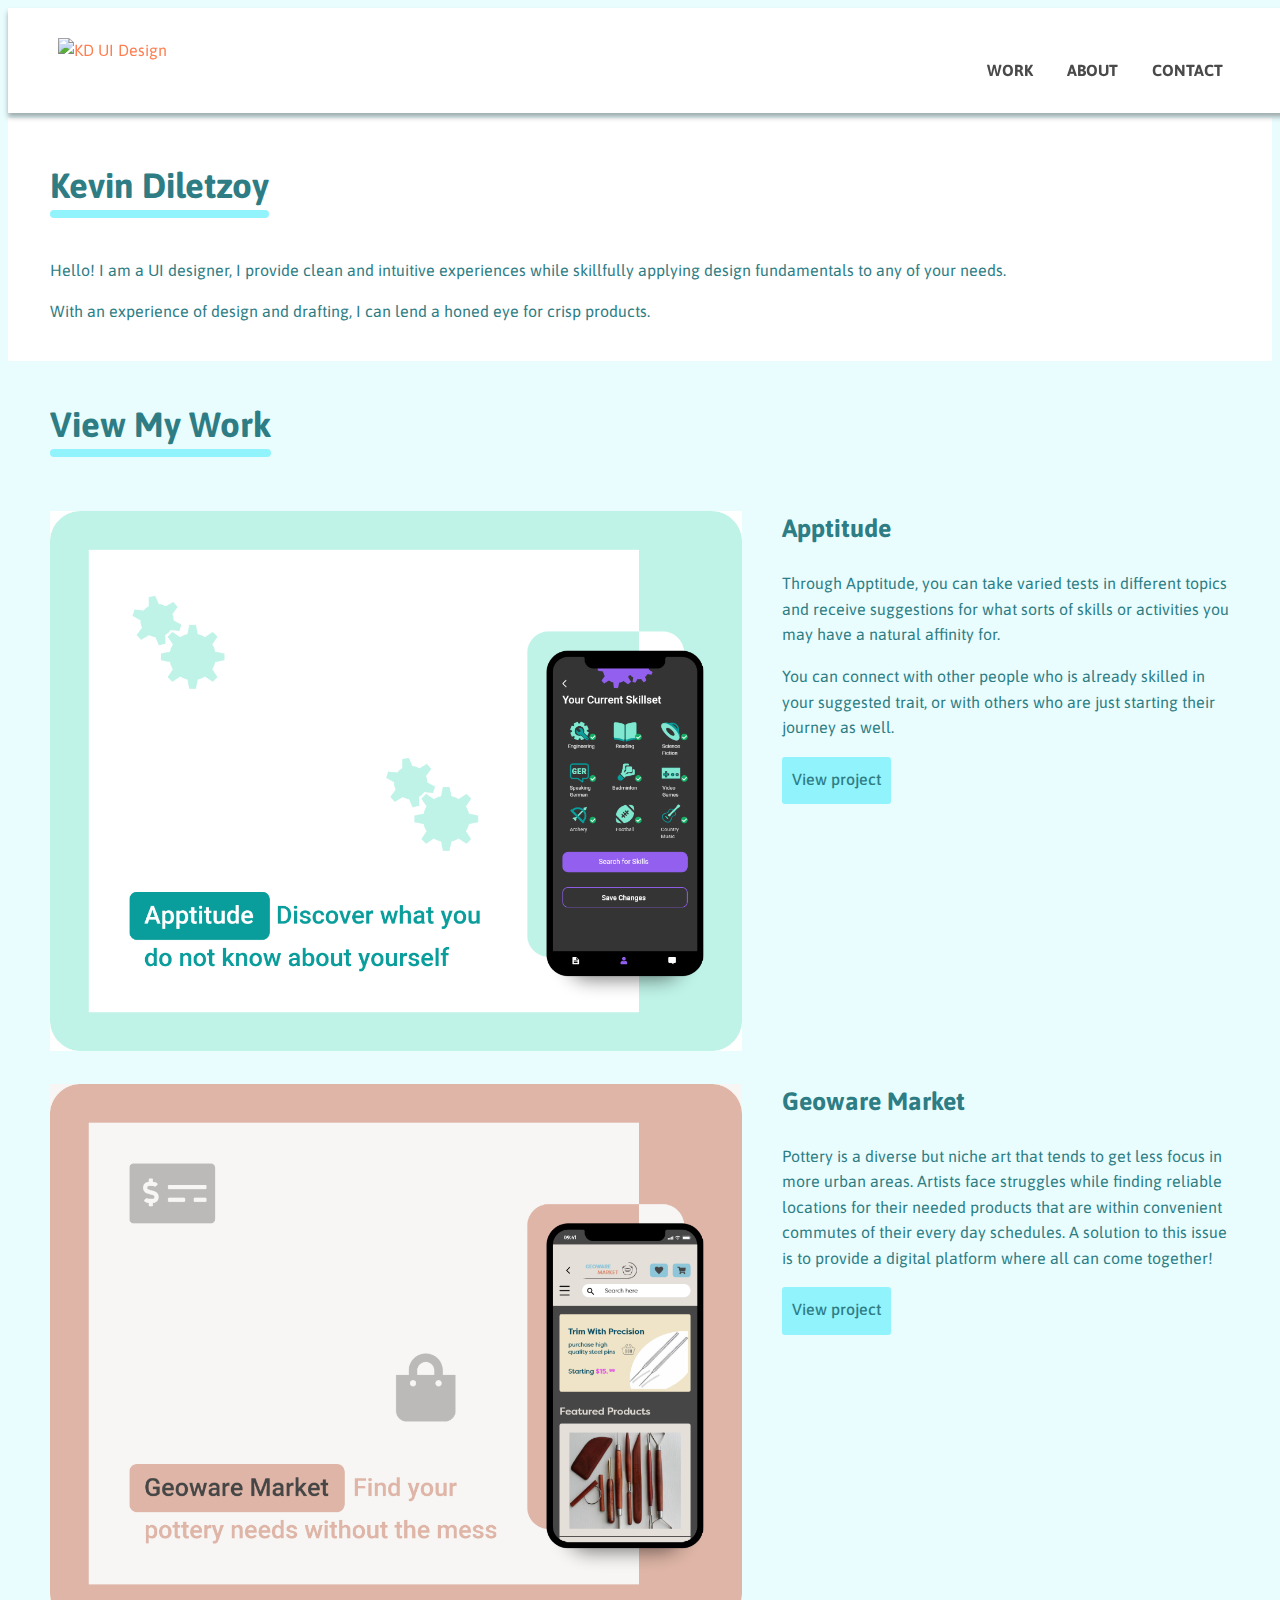
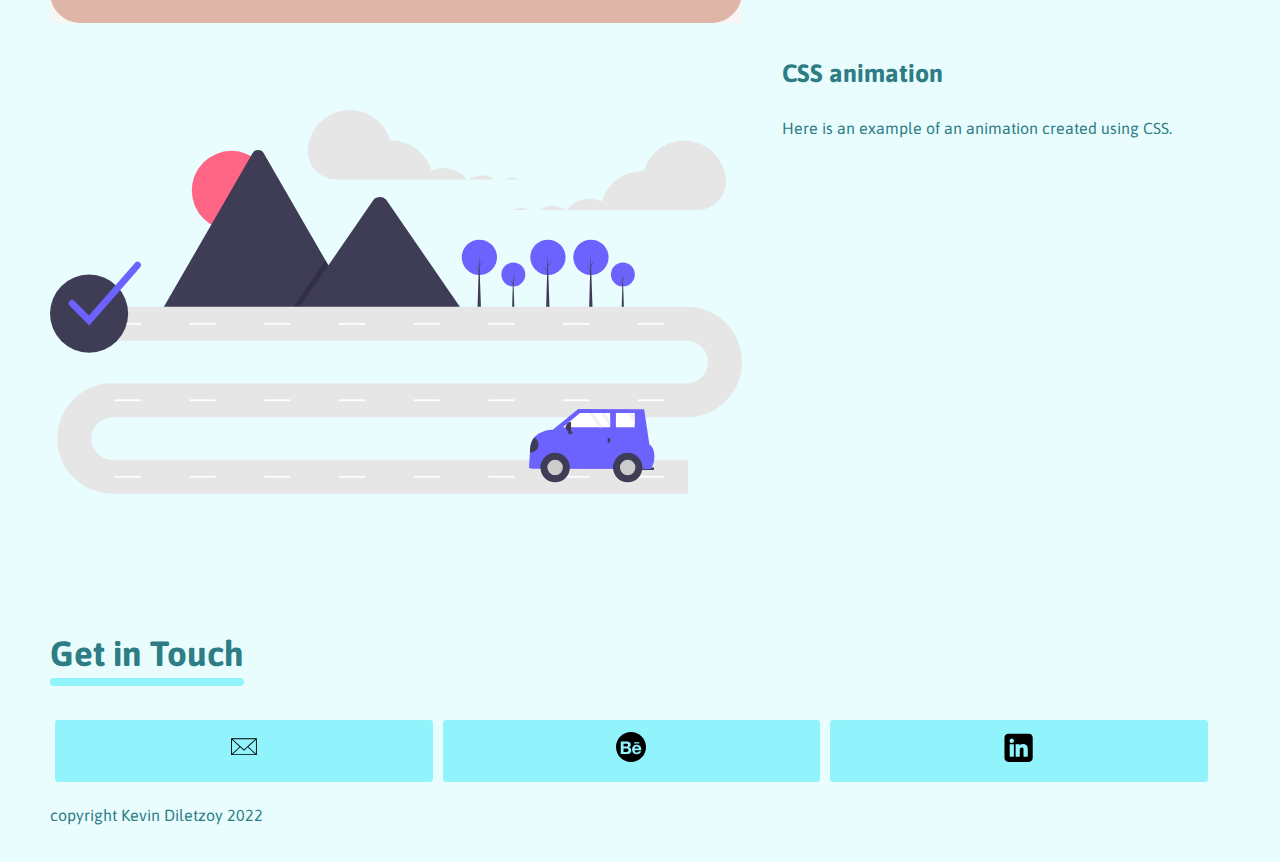
==== commit bf75da12: "updated" ====
--- a/index.html
+++ b/index.html
@@ -21,7 +21,7 @@
       <div class="container">
         <div class="navtoggle" id="myNavtoggle">
 
-          <a href="index.html"><img class="logo" src="img/svg/logo.svg" alt="KD UI Design"></a>
+          <a href="index.html"><img class="logo0" src="img/svg/logo.svg" alt="KD UI Design"></a>
 
           <nav>
             <ul>
--- a/css/style.css
+++ b/css/style.css
@@ -270,7 +270,7 @@
   }
 
   main {
-    padding-top: 150px;
+    padding-top: 110px;
     /*adjust heading after fixing header*/
   }
 
@@ -356,7 +356,7 @@
   }
 
   main {
-    padding-top: 130px;
+    padding-top: 110px;
     /*adjust heading after fixing header*/
   }
 
